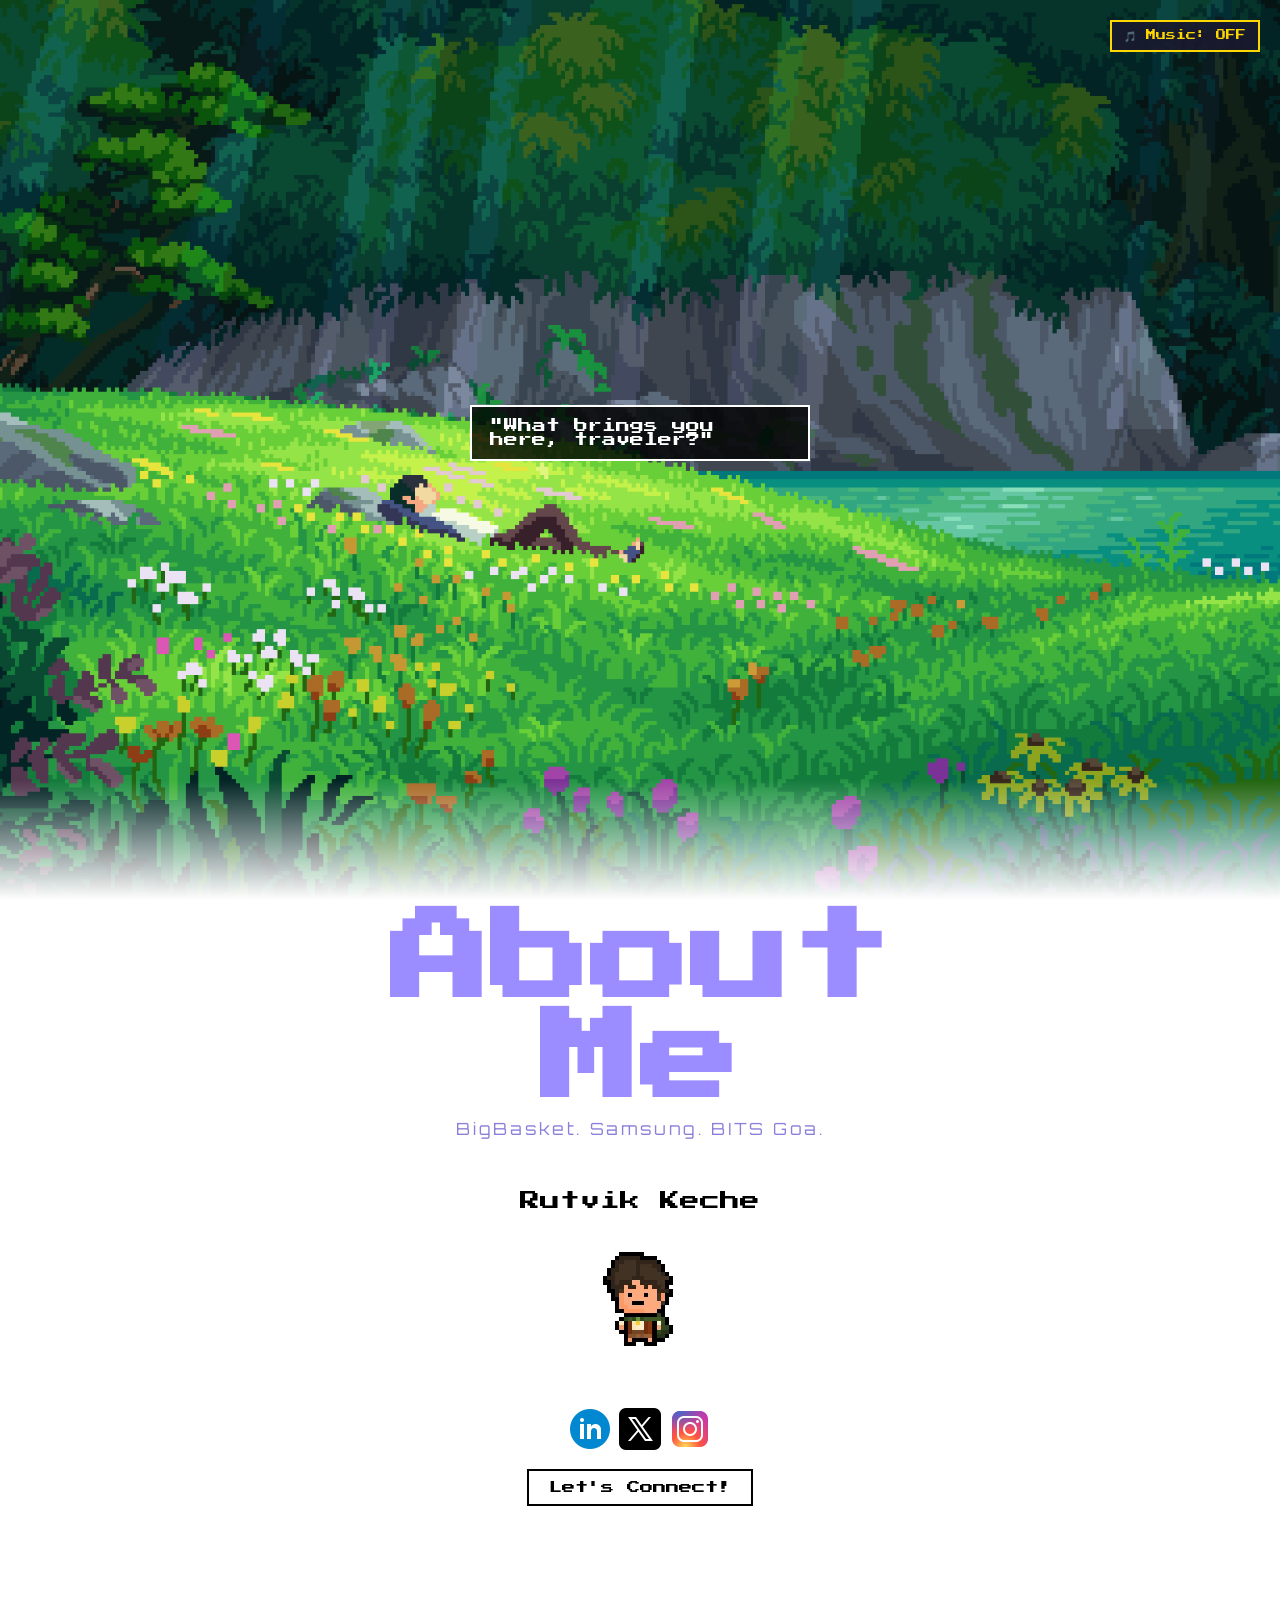
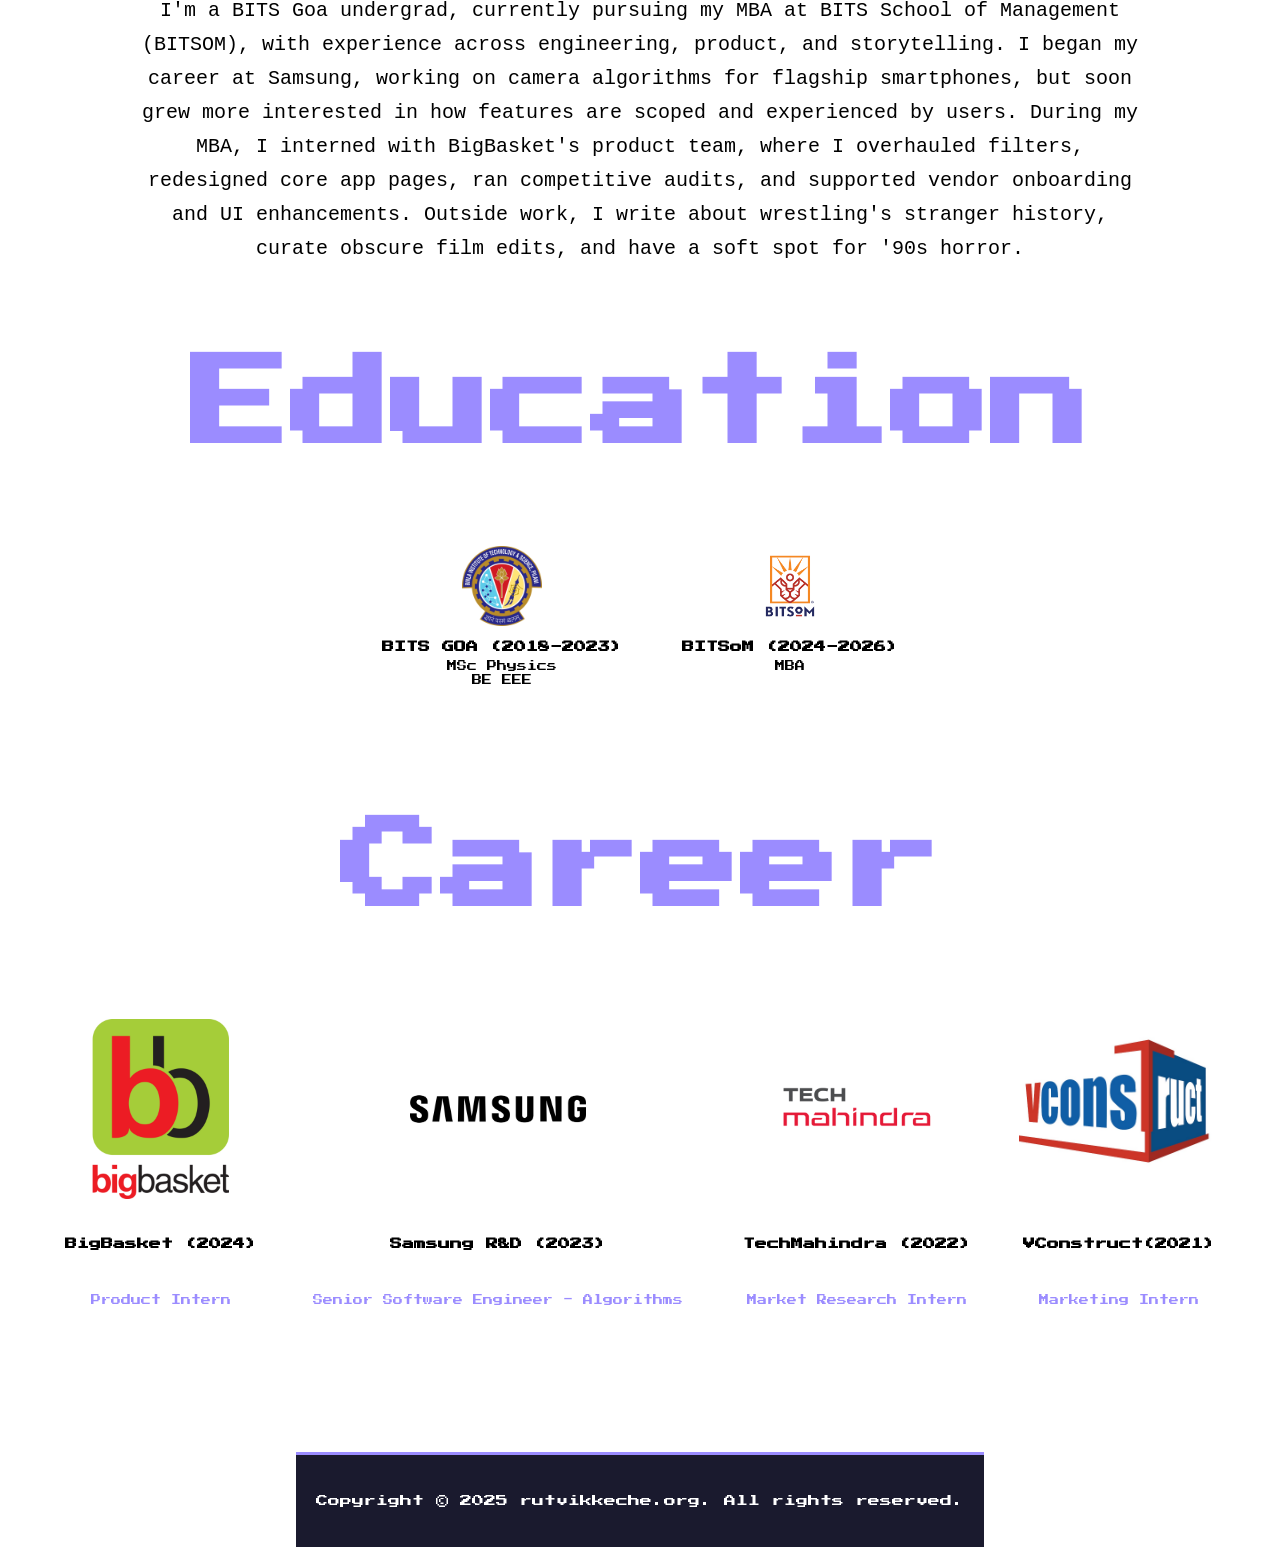
==== index.html @ e0469840 "Revert "Add files via upload" This reverts commit f18ce02b69710a2fff0448879afaaecbcf10415b." ====
<!DOCTYPE html>
<html>
<head>
<meta name="color-scheme" content="light">
<meta name="viewport" content="width=device-width, initial-scale=1.0">
  <style>
    @import url('https://fonts.googleapis.com/css2?family=Press+Start+2P&display=swap');
    @import url('https://fonts.googleapis.com/css2?family=Orbitron:wght@400;700;900&display=swap');

    body {
      margin: 0;
      font-family: 'Press Start 2P', monospace;
      background: white;
      overflow-x: hidden;
    }
    .hero {
      position: relative;
      height: 100vh;
      transition: filter 0.4s ease;
    }
    .hero-background {
      position: absolute;
      top: 0;
      left: 0;
      width: 100%;
      height: 100%;
      background: url('[data-uri]') no-repeat center center;
      background-size: cover;
      transition: filter 0.4s ease;
      z-index: 1;
    }
    .fade-bottom {
      position: absolute;
      bottom: 0;
      left: 0;
      height: 120px;
      width: 100%;
      background: linear-gradient(to bottom, rgba(255, 255, 255, 0) 0%, white 100%);
      z-index: 2;
    }
    .dialog {
      position: absolute;
      top: 45%;
      left: 50%;
      transform: translateX(-50%);
      background: rgba(0,0,0,0.8);
      color: white;
      padding: 12px 18px;
      border: 2px solid white;
      width: min(300px, 80vw);
      font-size: 14px;
      cursor: pointer;
      z-index: 5;
    }
    .about-wrapper {
      width: 100vw;
      display: flex;
      flex-direction: column;
      align-items: center;
    }


    .about-text-section {
      text-align: center;
      margin-bottom: 40px;
      width: 100%;
      display: flex;
      flex-direction: column;
      align-items: center;
    }

    .about-text-section h2 {
      font-family: 'Orbitron', monospace;
      font-size: 40px;
      font-weight: 900;
      color: #8B7FD9;
      text-align: center;
      margin-bottom: 10px;
    }

    .about-text-section p {
      font-family: 'Orbitron', monospace;
      font-size: 14px;
      color: #8B7FD9;
      text-align: center;
    }

    .about-content {
      display: flex;
      flex-wrap: wrap;
      justify-content: center;
      align-items: flex-start;
      gap: 80px;
      max-width: 1100px;
      padding: 0 20px;
    }

    .profile-name {
      font-family: 'Press Start 2P', monospace;
      font-size: 20px;
      text-align: center;
      margin-bottom: 16px;
    }

    .profile-image img {
      width: 70px;
      height: auto;
    }

    .social-icons {
      display: flex;
      justify-content: center;
      gap: 10px;
      margin-top: 12px;
      margin-bottom: 20px;
    }

    .connect-btn {
      font-family: 'Press Start 2P', monospace;
      padding: 10px 20px;
      border: 2px solid black;
      background: white;
      cursor: pointer;
      transition: all 0.3s ease;
    }

    .connect-btn:hover {
      transform: translateY(-3px);
      box-shadow: 0 6px 20px rgba(0, 0, 0, 0.3);
    }

    .about-me {
      max-width: 1000px;
    }

    .about-me h2 {
      font-family: 'Press Start 2P', monospace;
      font-size: 80px;
      text-align: center;
      margin-bottom: 20px;
      font-weight: 900;
    }

    .about-me p {
      font-family: monospace;
      font-size: 20px;
      line-height: 1.7;
      text-align: center;
    }

    .dialog.beating {
      animation: beat 1.6s infinite;
    }
    @keyframes beat {
      0%, 100% { transform: scale(1); }
      50% { transform: scale(1.04); }
    }

    .overlay {
      position: fixed;
      top: 0;
      left: 0;
      width: 100%;
      height: 100%;
      background: rgba(0,0,0,0.6);
      z-index: 10;
    }
    .popup {
      position: fixed;
      top: 50%;
      left: 50%;
      transform: translate(-50%, -50%);
      background: #1a1a2e;
      color: white;
      border: 4px solid white;
      padding: 24px;
      z-index: 20;
      max-width: 500px;
      box-shadow: 0 8px 32px rgba(0,0,0,0.5);
    }
    .popup h2 {
      color: #ffd700;
      margin-top: 0;
    }
    .hidden { display: none !important; }
    .section {
      padding: 60px 20px;
      max-width: 1200px;
      margin: auto;
      width: 100%;
      display: flex;
      flex-direction: column;
      align-items: center;
      text-align: center;
    }

    .about-heading {
      font-size: 100px;
      font-weight: 900;
      color: #9B8CFF;
      text-align: center;
      margin-top: 10px;
      margin-bottom: 10px;
      font-family: 'Press Start 2P', monospace;
    }

    .about-subtext {
      font-size: 50px;
      color: #9B8CFF;
      text-align: center;
      font-family: 'Press Start 2P', monospace;
      margin-top: 0px;
      letter-spacing: 2px;
      transform: scale(1.2);
    }

    .profile-image {
      width: 120px;
      height: 120px;
      background: white;
      padding: 10px;
      margin-bottom: 30px;
      animation: float 3s ease-in-out infinite;
    }
    .profile-image img {
      width: 100%;
      height: 100%;
      object-fit: cover;
      image-rendering: pixelated;
    }
    @keyframes float {
      0%, 100% { transform: translateY(0px); }
      50% { transform: translateY(-10px); }
    }

    .social-icon {
      width: 40px;
      height: 40px;
      display: flex;
      align-items: center;
      justify-content: center;
      font-size: 20px;
      color: #FFFACD;
      cursor: pointer;
      transition: all 0.3s ease;
    }

    .profile-section {
      display: flex;
      flex-direction: column;
      align-items: center;
      flex: 0 0 auto;
    }

    .about-text-section {
      flex: 1;
      width: 60%;
      max-width: none;
    }

    /* Education Section */
    #education {
      display: flex;
      flex-direction: column;
      align-items: center;
      text-align: center;
    }

    #education .about-text-section {
      width: 100%;
    }

    .education-container {
      display: flex;
      justify-content: center;
      gap: 60px;
      margin-top: 40px;
      align-items: flex-start;
      flex-wrap: wrap;
    }

    .education-item {
      text-align: center;
      display: flex;
      flex-direction: column;
      align-items: center;
    }

    .education-item img {
      height: 80px;
      width: 80px;
      margin-bottom: 15px;
      object-fit: contain;
    }

    .education-title {
      font-weight: bold;
      font-family: 'Press Start 2P', monospace;
      font-size: 12px;
      margin-bottom: 8px;
    }

    .education-details {
      font-family: 'Press Start 2P', monospace;
      font-size: 10px;
      margin-bottom: 4px;
    }

    /* Experience Section */
    #experience {
      display: flex;
      flex-direction: column;
      align-items: center;
      text-align: center;
    }

    #experience .about-text-section {
      width: 100%;
    }

    .experience-container {
      display: flex;
      justify-content: center;
      gap: 40px;
      margin-top: 40px;
      align-items: flex-start;
      flex-wrap: wrap;
      max-width: 1200px;
    }

    .experience-item {
     text-align: center;
  display: flex;
  flex-direction: column;
  align-items: center;
  min-width: 200px;
  position: relative;
  z-index: 1;
    }

    .experience-item img {
      height: 80px;
      width: 80px;
      margin-bottom: 15px;
      object-fit: contain;
    }
.experience-item:hover {
  z-index: 2;
}
    /* Specific styling for Samsung and TechMahindra logos to make them larger */
    .experience-item:nth-child(1) img,
    .experience-item:nth-child(2) img,
    .experience-item:nth-child(4) img,
    .experience-item:nth-child(3) img {
      height: 200px;
      width: 200px;
    }

    .company-name {
      font-weight: bold;
      font-family: 'Press Start 2P', monospace;
      font-size: 12px;
      margin-bottom: 8px;
      height: 40px;
      display: flex;
      align-items: center;
      justify-content: center;
      text-align: center;
      line-height: 1.2;
    }

    .job-title {
      font-family: 'Press Start 2P', monospace;
      font-size: 10px;
      cursor: pointer;
      padding: 8px 12px;
      transition: all 0.3s ease;
      margin-bottom: 4px;
      color: #9B8CFF;
      min-height: 40px;
      display: flex;
      align-items: center;
      justify-content: center;
    }

    .job-title:hover {
      transform: translateY(-3px);
      text-shadow: 2px 2px 4px rgba(155, 140, 255, 0.5);
    }

    .job-description {
      font-family: 'Courier New', monospace;
      font-size: 11px;
      line-height: 1.4;
      color: #4A4A4A;
      max-width: 200px;
      text-align: center;
      padding: 10px;
      background: rgba(155, 140, 255, 0.05);
      border-radius: 5px;
    }

    .music-toggle {
      position: fixed;
      top: 20px;
      right: 20px;
      background: rgba(26, 26, 46, 0.9);
      border: 2px solid #ffd700;
      color: #ffd700;
      padding: 8px 12px;
      cursor: pointer;
      font-family: 'Press Start 2P', monospace;
      font-size: 10px;
      z-index: 30;
      transition: all 0.3s ease;
      animation: float 3s ease-in-out infinite;
    }

    .rpg-dialog {
      position: absolute;
      bottom: 40px;
      left: 50%;
      transform: translateX(-50%);
      width: 98%;
      max-width: 1100px;
      height: 350px;
      background: rgba(0, 0, 0, 0.85);
      border: 4px solid #5a3921;
      display: flex;
      z-index: 5;
      box-shadow: 0 5px 20px rgba(0,0,0,0.5);
      box-sizing: border-box;
      padding: 20px;
    }
    /*--------------------------------------------------*/

    /* Blog Section */
    .blog-section {
      background: #9B8CFF;
      width: 100vw;
      min-height: 100vh;
      padding: 60px 0;
      display: flex;
      flex-direction: column;
      align-items: center;
    }

    .blog-header {
      font-family: 'Press Start 2P', monospace;
      font-size: 100px;
      font-weight: 900;
      color: white;
      text-align: center;
      margin-bottom: 40px;
    }

    .blog-articles {
      max-width: 800px;
      padding: 0 20px;
    }

    .article-link {
      display: block;
      background: rgba(255, 255, 255, 0.1);
      border: 2px solid white;
      color: white;
      text-decoration: none;
      padding: 20px;
      margin-bottom: 20px;
      font-family: 'Press Start 2P', monospace;
      font-size: 14px;
      transition: all 0.3s ease;
      cursor: pointer;
    }

    .article-link:hover {
      background: rgba(255, 255, 255, 0.2);
      transform: translateY(-3px);
      box-shadow: 0 6px 20px rgba(0, 0, 0, 0.3);
    }

    /* Hobbies Section */
    .hobbies-section {
      background: #9B8CFF;
      width: 100vw;
      min-height: 100vh;
      padding: 60px 0;
      display: flex;
      flex-direction: column;
      align-items: center;
      justify-content: center;
    }

    .hobbies-header {
      font-family: 'Press Start 2P', monospace;
      font-size: 100px;
      font-weight: 900;
      color: white;
      text-align: center;
      margin-bottom: 40px;
    }

    .hobbies-content {
      font-family: 'Press Start 2P', monospace;
      font-size: 24px;
      color: white;
      text-align: center;
      line-height: 1.6;
    }

    .back-button {
      position: fixed;
      top: 20px;
      left: 20px;
      background: rgba(26, 26, 46, 0.9);
      border: 2px solid #ffd700;
      color: #ffd700;
      padding: 8px 12px;
      cursor: pointer;
      font-family: 'Press Start 2P', monospace;
      font-size: 10px;
      z-index: 30;
      transition: all 0.3s ease;
      text-decoration: none;
    }

    .back-button:hover {
      background: rgba(26, 26, 46, 1);
      transform: translateY(-2px);
    }

    .hidden { display: none !important; }

    /* Footer Styles */
    .footer {
      background: #1a1a2e;
      color: white;
      text-align: left;
      padding: 40px 20px;
      font-family: 'Press Start 2P', monospace;
      font-size: 12px;
      margin-top: 60px;
      border-top: 3px solid #9B8CFF;
    }


    .dialog-content {
      flex: 1;
      padding: 20px;
      position: relative;
      display: flex;
      flex-direction: column;
    }

    .dialog-text {
      color: #f0e6d2;
      font-family: 'Press Start 2P', monospace;
      font-size: 16px;
      line-height: 1.4;
      text-shadow: 1px 1px 1px #000;
      margin-bottom: -2px;
    }

    .dialog-options {
      display: grid;
      grid-template-columns: repeat(auto-fit, minmax(180px, 1fr));
      gap: 15px;
      width: 100%;
      box-sizing: border-box;
      margin-top: 20px;
      padding: 0;
    }

    .dialog-option {
      background: rgba(30, 144, 255, 0.3);
      border: 3px solid #1E90FF;
      padding: 18px 12px;
      font-weight: bold;
      font-family: 'Press Start 2P', monospace;
      cursor: pointer;
      color: white;
      font-size: 9px;
      transition: all 0.3s ease;
      text-shadow: 0 1px 2px rgba(0,0,0,0.8);
      display: flex;
      align-items: center;
      justify-content: center;
      text-align: center;
      opacity: 0.9;
      box-shadow: inset 0 1px 0 rgba(30,144,255,0.2), 0 2px 4px rgba(0,0,0,0.3);
      overflow: hidden;
      min-height: 60px;
      text-decoration: none;
    }

    .dialog-option:hover {
      transform: translateY(-5px);
      box-shadow:
        inset 0 1px 0 rgba(30,144,255,0.4),
        0 6px 20px rgba(30,144,255,0.4),
        0 0 20px rgba(30,144,255,0.3);
      background: rgba(30, 144, 255, 0.5);
      border-color: #00BFFF;
    }

    .dialog-close {
      position: absolute;
      top: 10px;
      right: 15px;
      color: #ffd700;
      font-size: 20px;
      cursor: pointer;
      transition: all 0.2s;
      width: 30px;
      height: 30px;
      display: flex;
      align-items: center;
      justify-content: center;
      border-radius: 50%;
      background: rgba(139, 105, 20, 0.2);
      font-family: 'Press Start 2P', monospace;
      animation: float 2s ease-in-out infinite;
    }
@media (max-width: 768px) {
     .experience-container {
       gap: 20px;
       flex-direction: column;
       align-items: center;
     }

     .experience-item {
       margin-bottom: 20px;
       min-width: 150px;
       width: 100%;
       max-width: 300px;
       position: relative;
       z-index: 1;
     }

     .experience-item:hover {
       z-index: 2;
     }

     .experience-item:nth-child(1) img,
     .experience-item:nth-child(2) img,
     .experience-item:nth-child(4) img,
     .experience-item:nth-child(3) img {
       height: 120px;
       width: 120px;
     }

     .about-heading {
       font-size: 60px;
     }

     .about-subtext {
       font-size: 30px;
     }

     .about-content {
       flex-direction: column;
       gap: 40px;
     }

     .about-text-section {
       width: 90%;
     }

     .rpg-dialog {
       width: 95%;
       height: auto;
       min-height: 300px;
       padding: 15px;
     }

     .dialog-options {
       grid-template-columns: repeat(2, 1fr);
       gap: 10px;
     }

     .dialog-option {
       padding: 12px 8px;
       font-size: 8px;
       min-height: 50px;
     }

     .education-container {
       flex-direction: column;
       gap: 30px;
     }

     .blog-header,
     .hobbies-header {
       font-size: 60px;
     }

     .hobbies-content {
       font-size: 18px;
       padding: 0 20px;
     }
   }

   @media (max-width: 480px) {
     .about-heading {
       font-size: 40px;
     }

     .about-subtext {
       font-size: 20px;
       transform: none;
     }

     .about-me p {
       font-size: 16px;
     }

     .rpg-dialog {
       height: auto;
       min-height: 250px;
     }

     .dialog-options {
       grid-template-columns: 1fr;
     }

     .blog-header,
     .hobbies-header {
       font-size: 40px;
     }

     .hobbies-content {
       font-size: 16px;
     }

     .experience-container {
       flex-direction: column;
       align-items: center;
     }

     .experience-item:nth-child(1) img,
     .experience-item:nth-child(2) img,
     .experience-item:nth-child(4) img,
     .experience-item:nth-child(3) img {
       height: 100px;
       width: 100px;
     }

     .music-toggle {
       font-size: 8px;
       padding: 6px 10px;
     }
   }

  </style>
</head>
<body>
  <audio id="bgMusic" loop>
    <source src="[data-uri]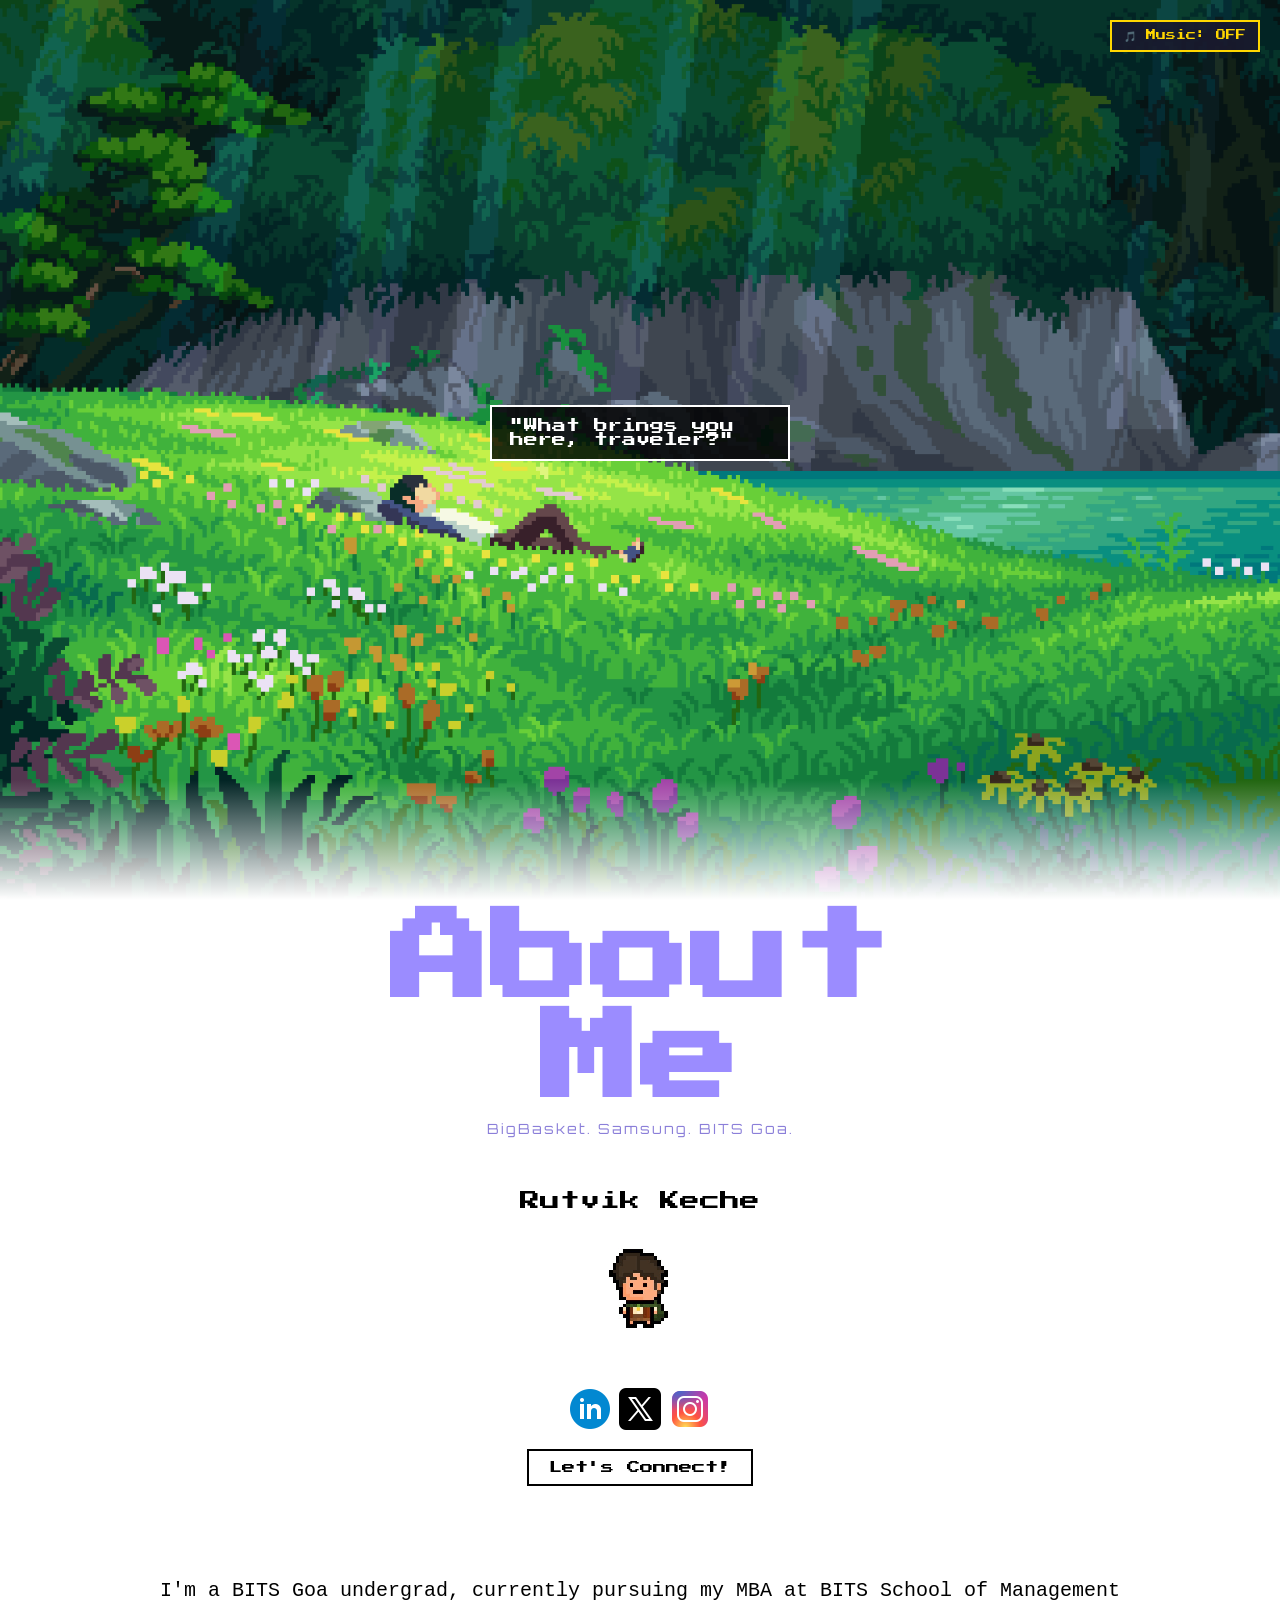
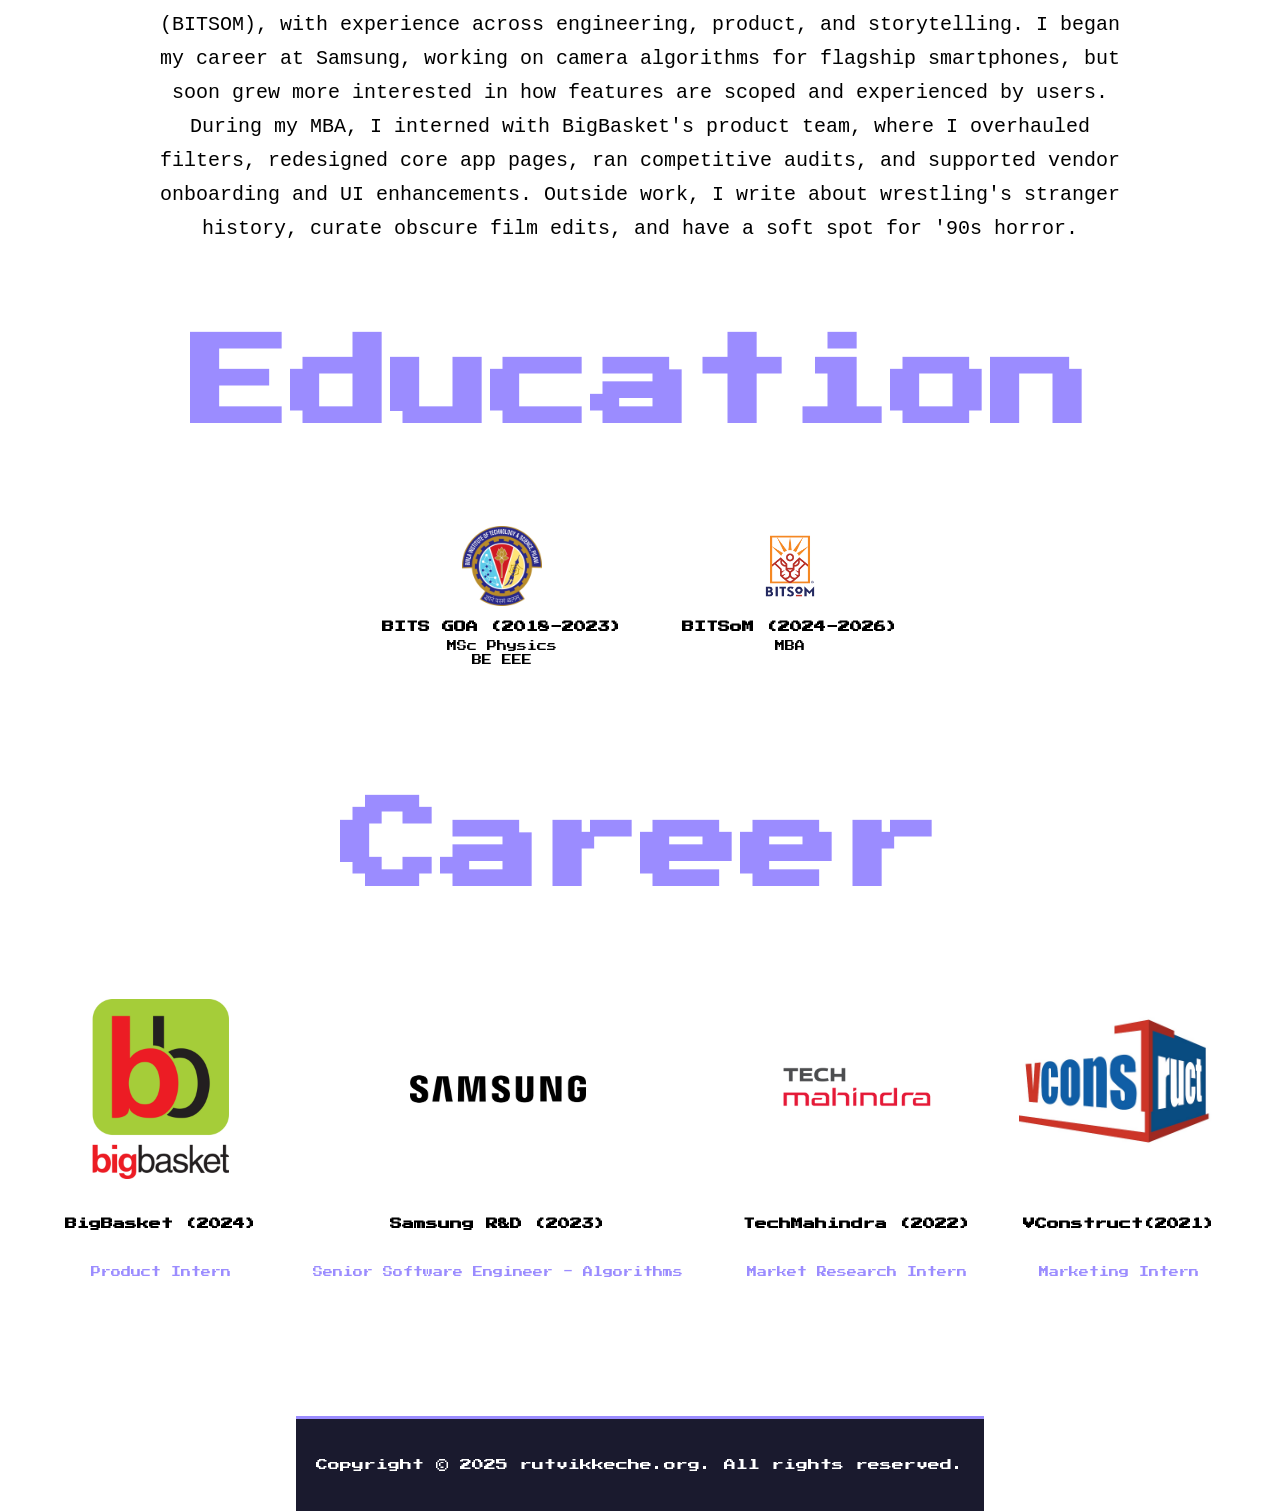
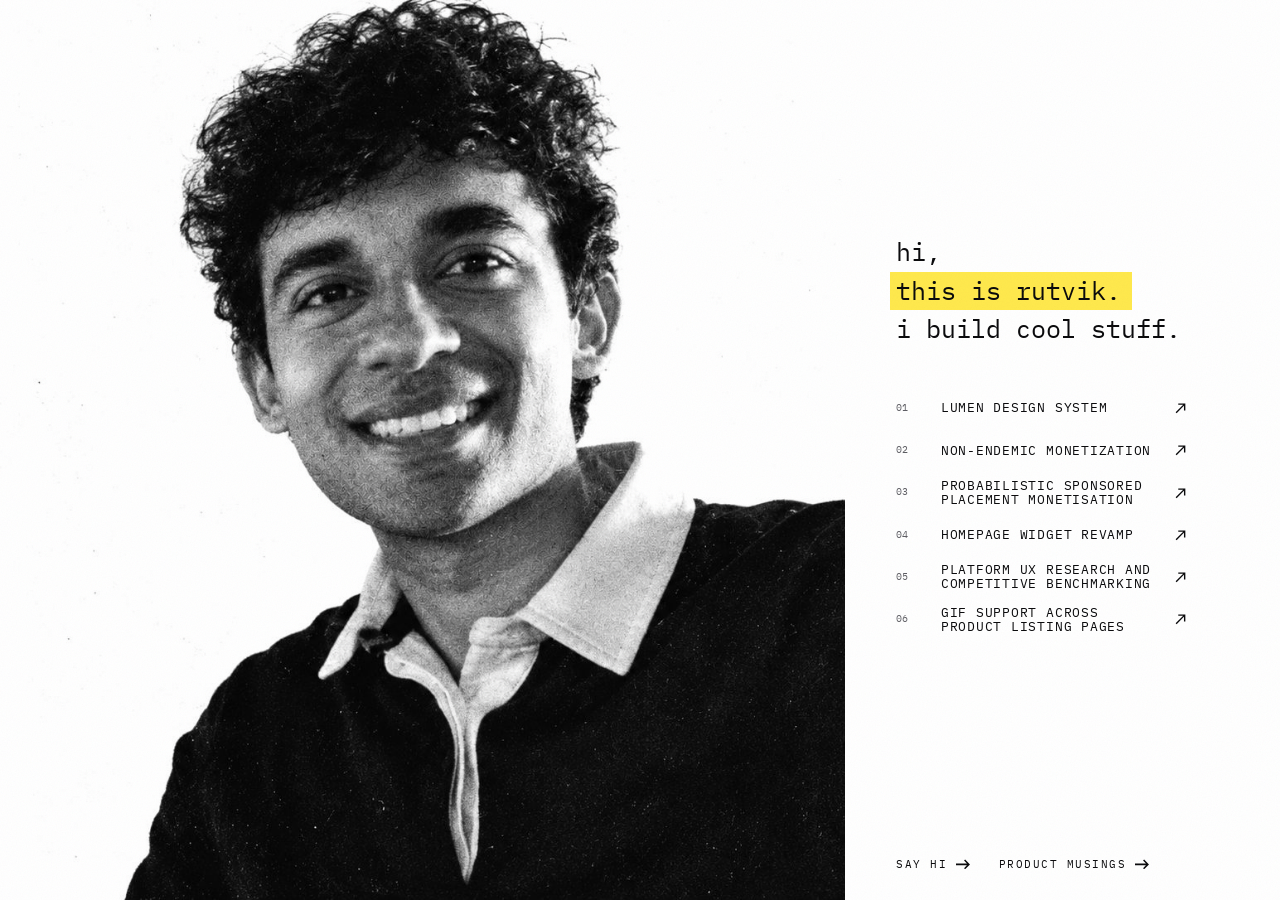
